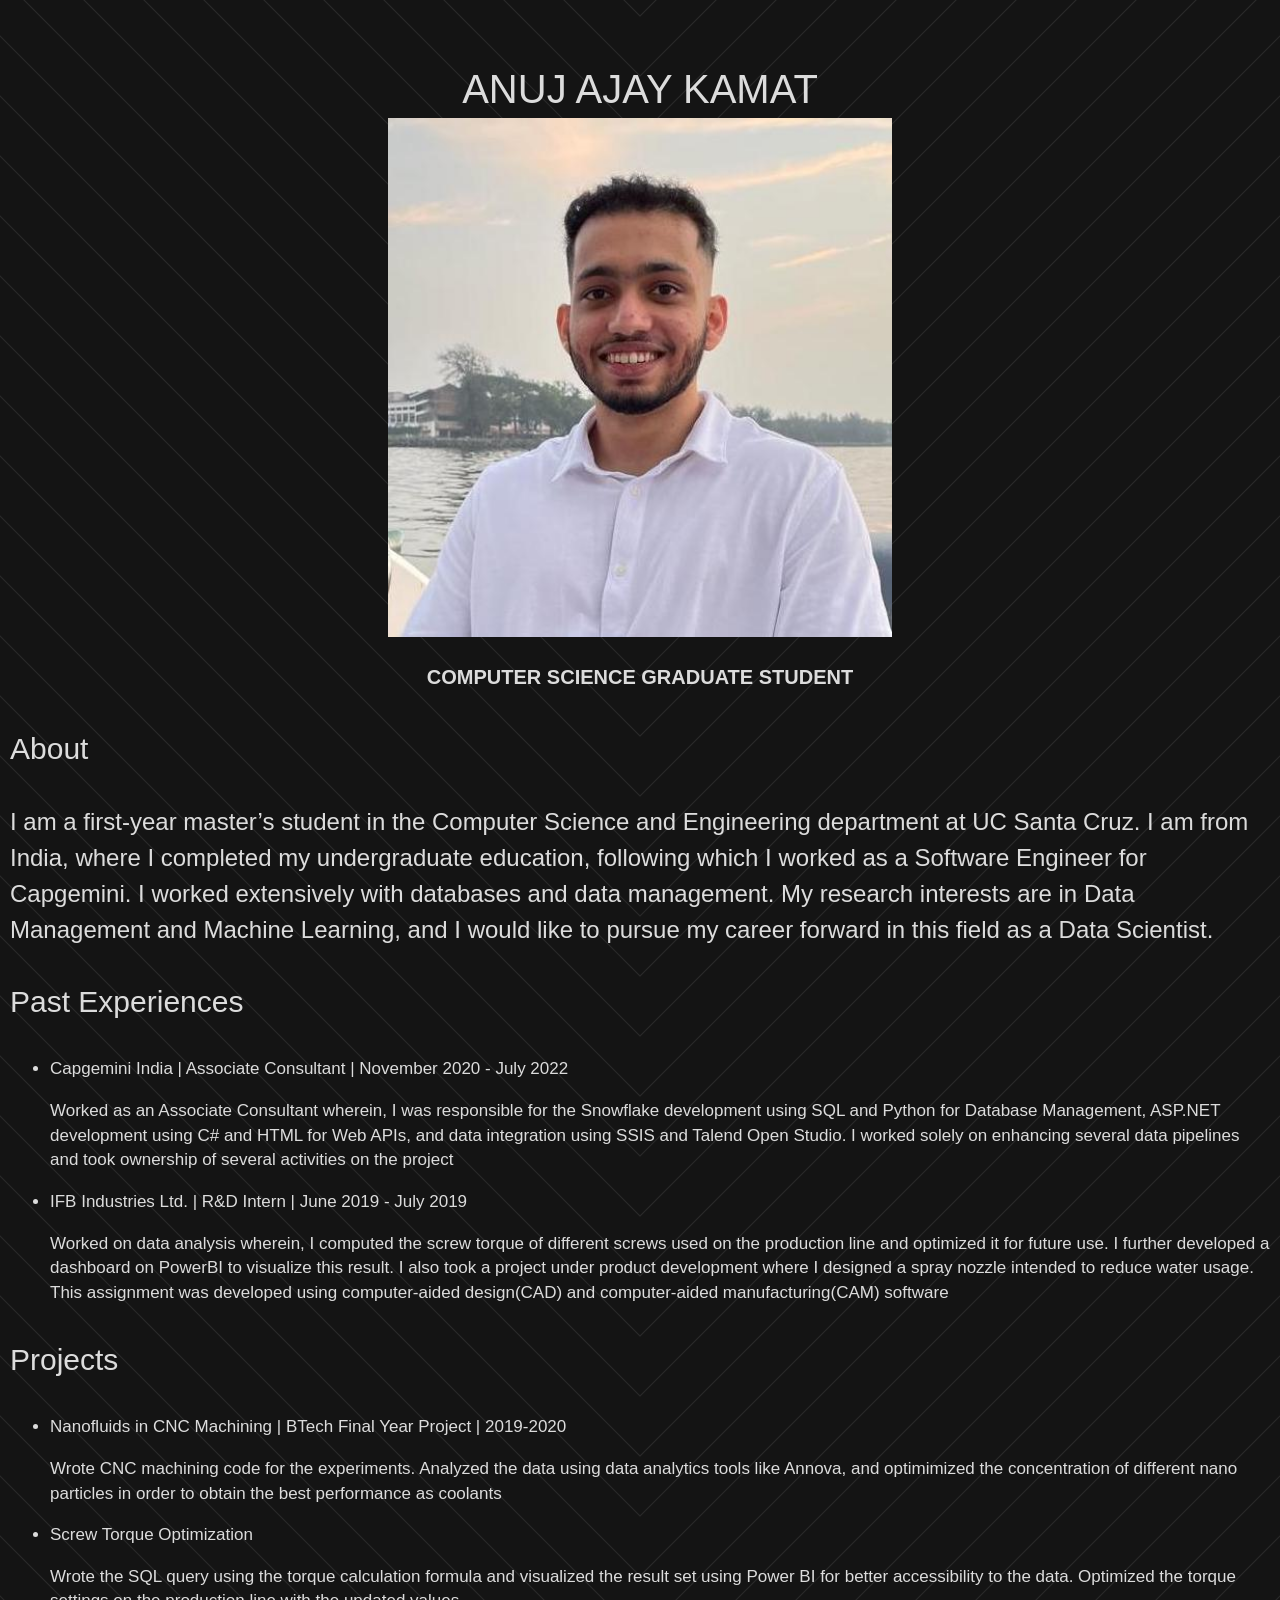
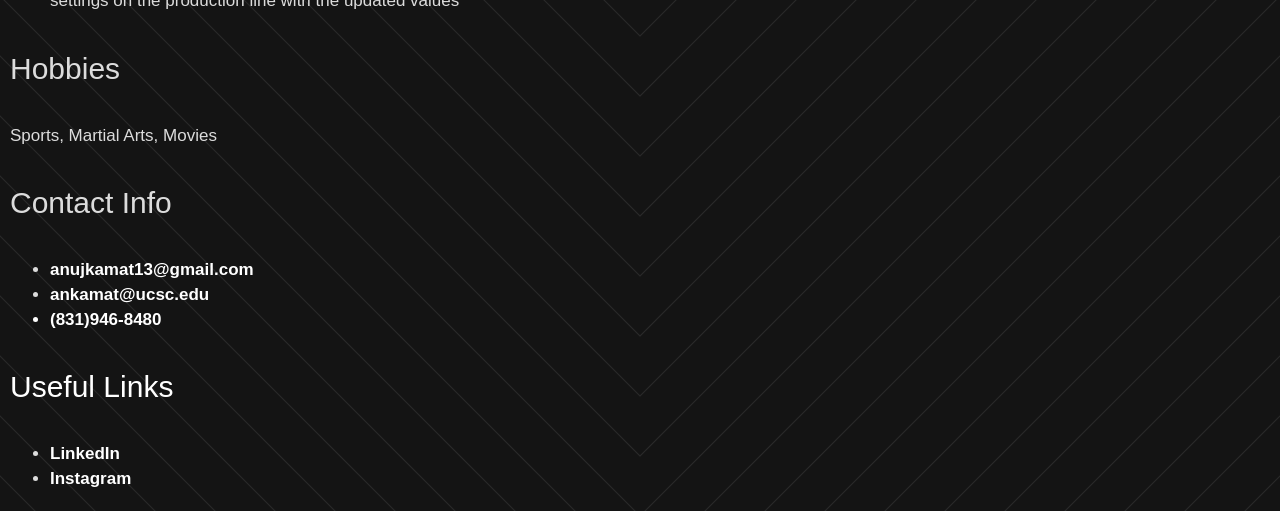
==== index.html @ ce3bd218 "Initial commit" ====
<!DOCTYPE html PUBLIC "-//W3C//DTD HTML 4.01//EN">
<html>
<head>
  <style type="text/css">
   body{
      background-color: #141414;
      background-image:url('[data-uri]');

        margin:0; padding:0;
        overflow-x:hidden;
        height:100%;
        font-family: 'Lato', Helvetica, arial, sans-serif;
        font-weight: 300;
        font-size: 20px;
        line-height: 1.45;
        color: #eee;
        color: rgba(255,255,255,.85);
    }
  </style>
</head>


<div id="container">
  <div id="content">
    <div id="about">
      <h1>
        <div class="left">
          <h1 class="name">Anuj Ajay Kamat</h1>
          <img class="center" src="profile.JPG" width="200"/>
          <h4 class="subtitle">Computer Science Graduate Student</h4>
        </div>
      </h1>
      <style type="text/css">
      #container {
          padding-top: 50px;
      }
      #content {
          /*max-width: 43em;*/
          padding:10px;
          /*margin: 0 auto;*/
      }
      .center {
          display: block;
          margin-left: auto;
          margin-right: auto;
          width: 40%;
          height: auto;
          text-align: center;
        }
        h1 {
            font-weight: 100;
            text-transform: uppercase;
            margin: 0;
            text-align: center;
        }
      </style>
      <h2 class= "subtitle"> About </h2>
      <h3 style='clear:both' class="subhead">
        I am a first-year master’s student in the Computer Science and Engineering department at UC Santa Cruz. I am from India, where I completed my undergraduate education, following which I worked as a Software Engineer for Capgemini. I worked extensively with databases and data management. My research interests are in Data Management and Machine Learning, and I would like to pursue my career forward in this field as a Data Scientist.
      </h3>
      <style type="text/css">
      h2 {
        font-size: 3em;
        font-weight: 400;
        line-height: 2;
      }
      h3 {
          font-size: 2.4em;
          font-weight: 300;
          line-height: 1.5;
      }
      </style>
      <h2 class= "subtitle"> Past Experiences </h2>
      <ul>
        <li>Capgemini India | Associate Consultant | November 2020 - July 2022</li>
        <p>Worked as an Associate Consultant wherein, I was
          responsible for the Snowflake development using SQL and
          Python for Database Management, ASP.NET development using
          C# and HTML for Web APIs, and data integration using SSIS
          and Talend Open Studio. I worked solely on enhancing several
          data pipelines and took ownership of several activities on the project</p>
        <li>IFB Industries Ltd. | R&D Intern | June 2019 - July 2019</li>
        <p> Worked on data analysis wherein, I
          computed the screw torque of different screws used on the production line and optimized it for
          future use. I further developed a dashboard on PowerBI to visualize this result.
          I also took a project under product development where I designed a
          spray nozzle intended to reduce water usage. This assignment was
          developed using computer-aided design(CAD) and computer-aided
          manufacturing(CAM) software</p>
      </ul>


      <h2 class= "subtitle"> Projects </h2>
      <ul>
        <li>Nanofluids in CNC Machining | BTech Final Year Project | 2019-2020</li>
        <p>Wrote CNC machining code for the experiments. Analyzed the data using
          data analytics tools like Annova, and optimimized the concentration of different
          nano particles in order to obtain the best performance as coolants</p>
        <li>Screw Torque Optimization</li>
        <p> Wrote the SQL query using the torque calculation formula and visualized the result set using Power BI for better accessibility to the data.
          Optimized the torque settings on the production line with the updated values</p>
      </ul>
      <h2 class = "subtitle"> Hobbies</h2>
      <p>Sports, Martial Arts, Movies</p>
      <h2 class = "subtitle">Contact Info</h2>
      <ul>
        <li><a href = "anujkamat13@gmail.com"> anujkamat13@gmail.com</li>
        <li><a href = "ankamat@ucsc.edu"> ankamat@ucsc.edu</li>
        <li>(831)946-8480</li>
      </ul>
      <h2 class = "subtitle">Useful Links</h2>
      <ul>
        <li><a href = "https://www.linkedin.com/in/anuj-kamat-93272218a"> LinkedIn </li>
        <li><a href = "https://www.instagram.com/anuj_kamat_/?hl=en"> Instagram </li>
      </ul>

      <style type="text/css">
        p, li {
            font-size: 1.7em;
        }
        a {
            font-weight: 700;
            text-decoration: none;
            color: #fff;
        }
        a:hover {
            text-decoration: underline;
        }
        p#pleft {
            max-width:50%;
            float:left;
        }
        p#pright {
            max-width:20em;
            float:left;
        }
        ul {
            clear:both;
        }
        html { font-size: 62.5%; }
        body { font-size: 1em;}
      </style>
    </div>
  </div>
</div>
</html>
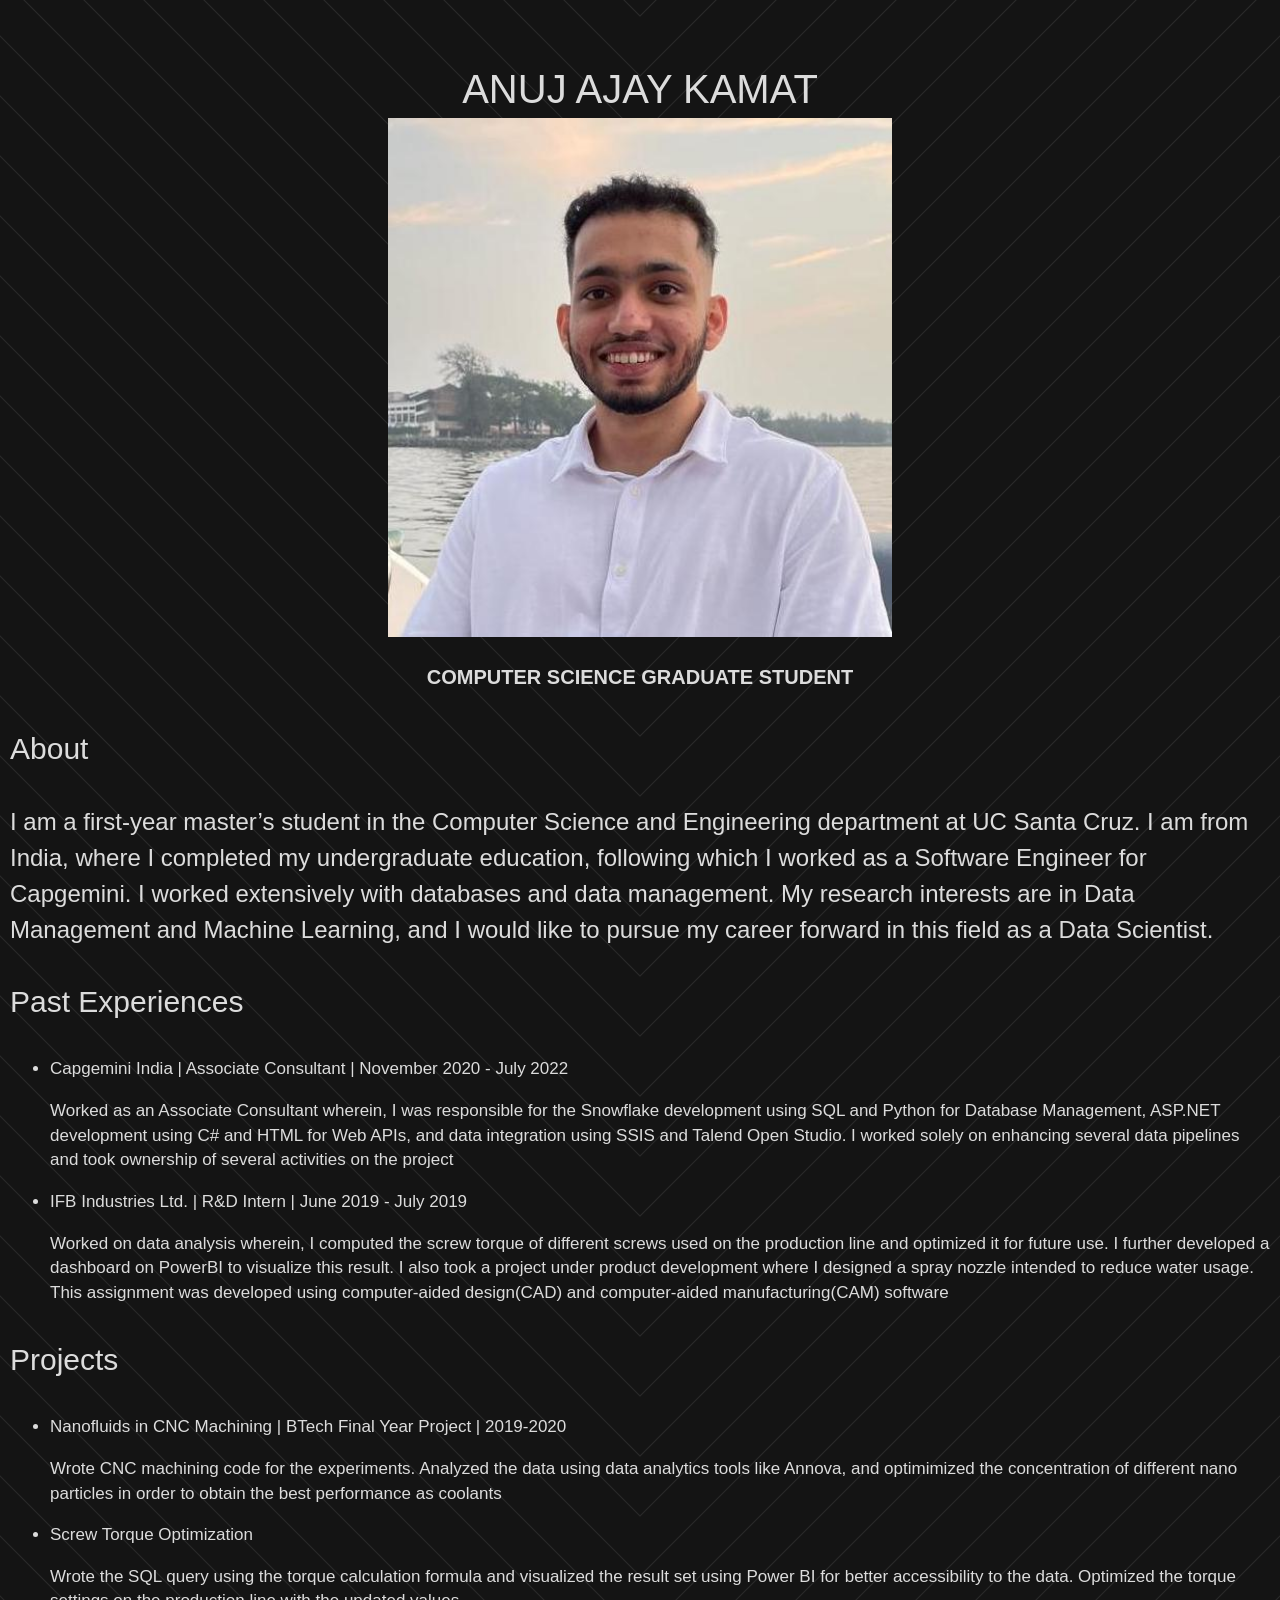
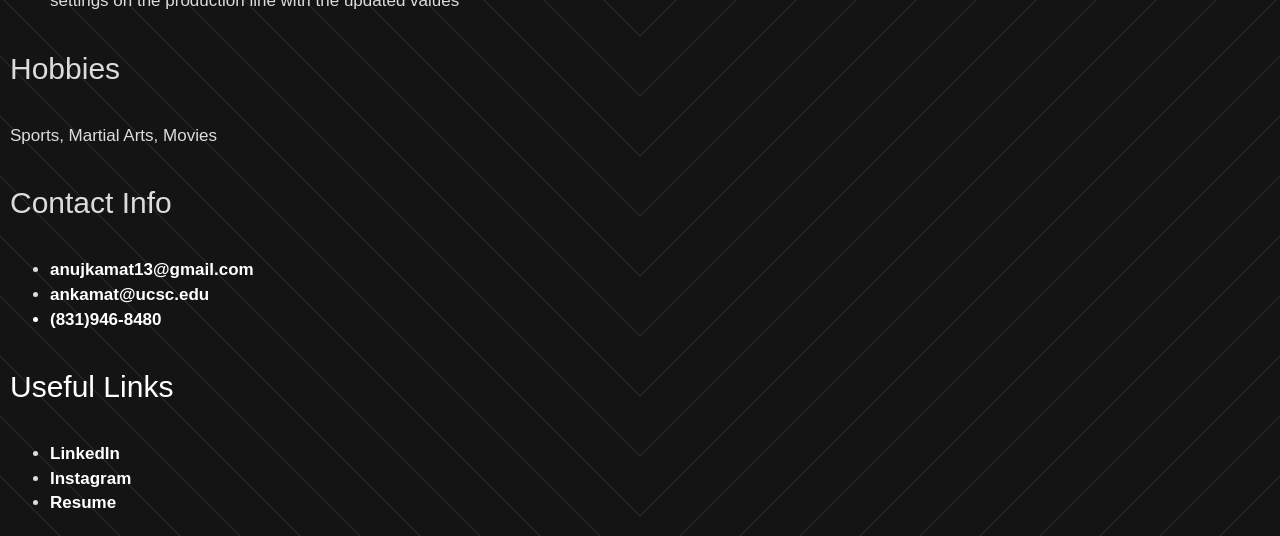
==== commit 7cef4a05: "Update index.html" ====
--- a/index.html
+++ b/index.html
@@ -112,6 +112,7 @@
       <ul>
         <li><a href = "https://www.linkedin.com/in/anuj-kamat-93272218a"> LinkedIn </li>
         <li><a href = "https://www.instagram.com/anuj_kamat_/?hl=en"> Instagram </li>
+        <li><a href = "https://anujkamat01.github.io/Resume_Anuj_Ajay_Kamat.pdf"> Resume </li>  
       </ul>
 
       <style type="text/css">
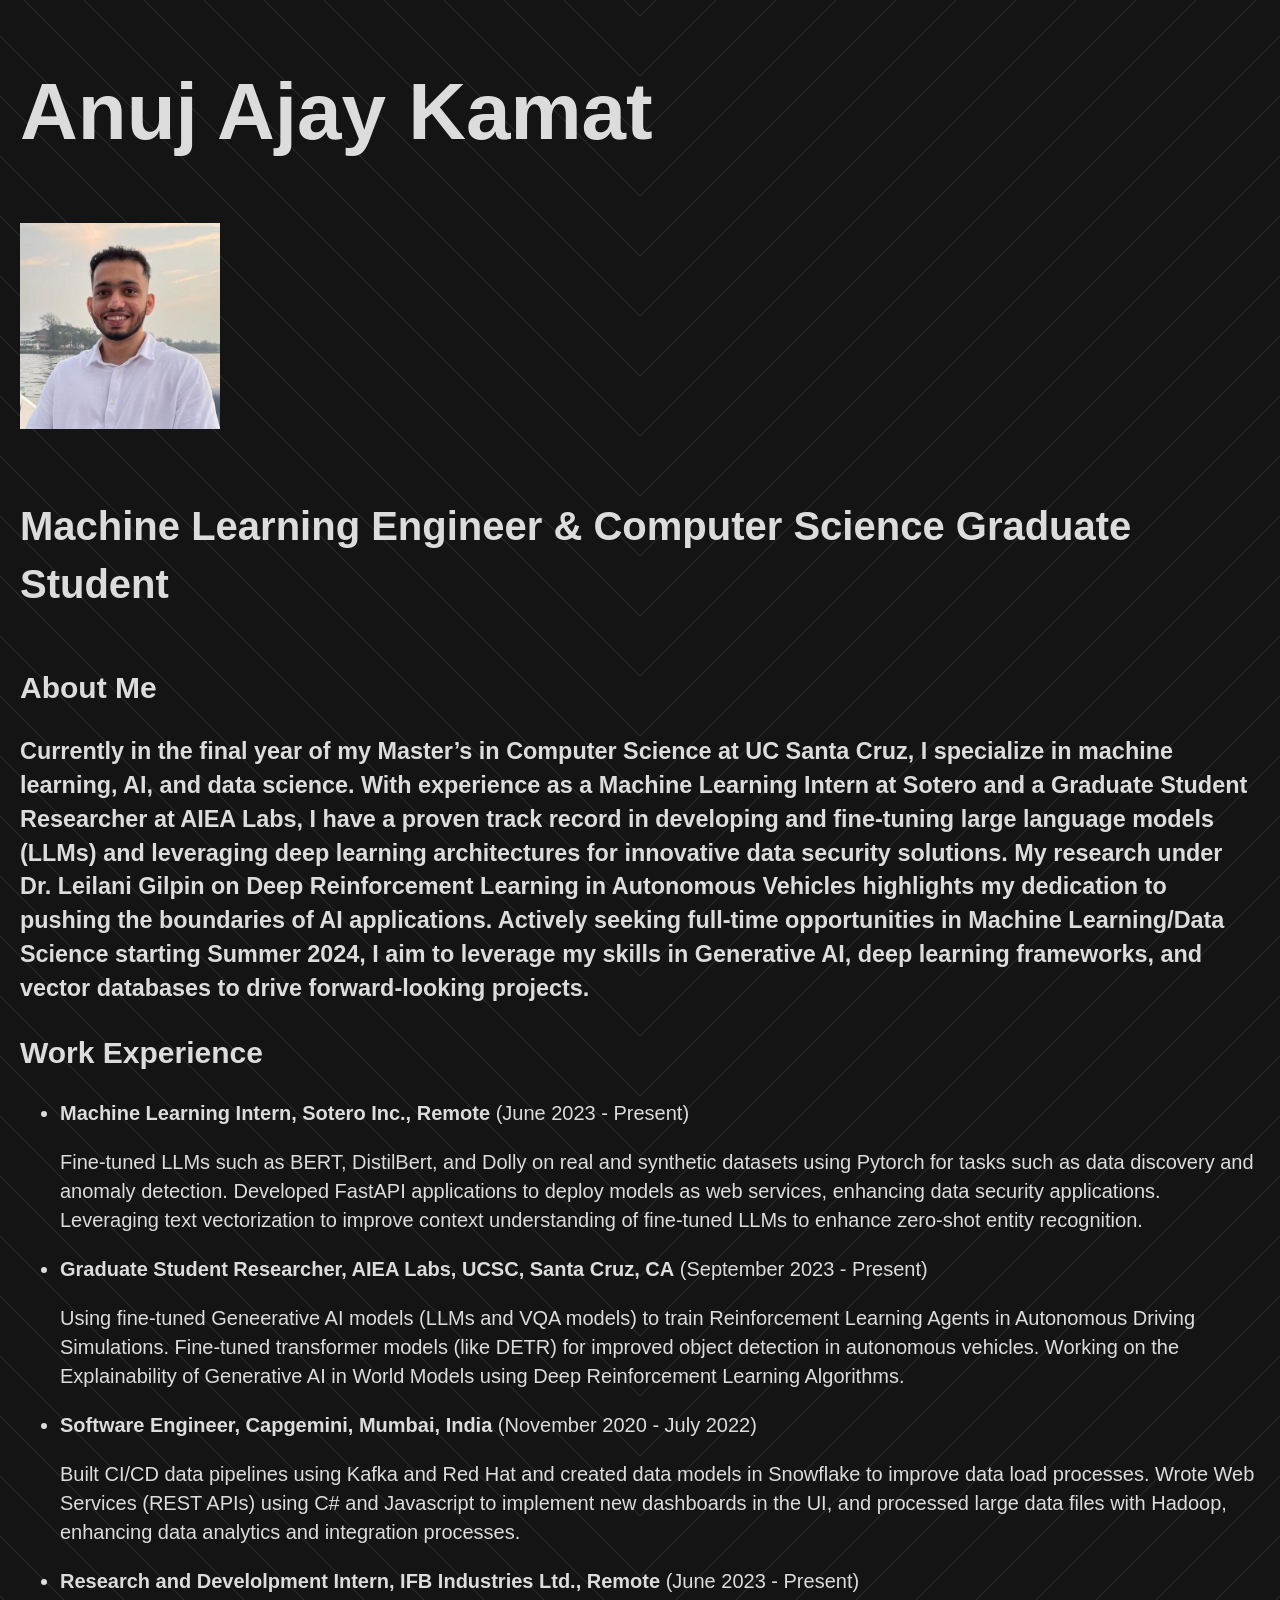
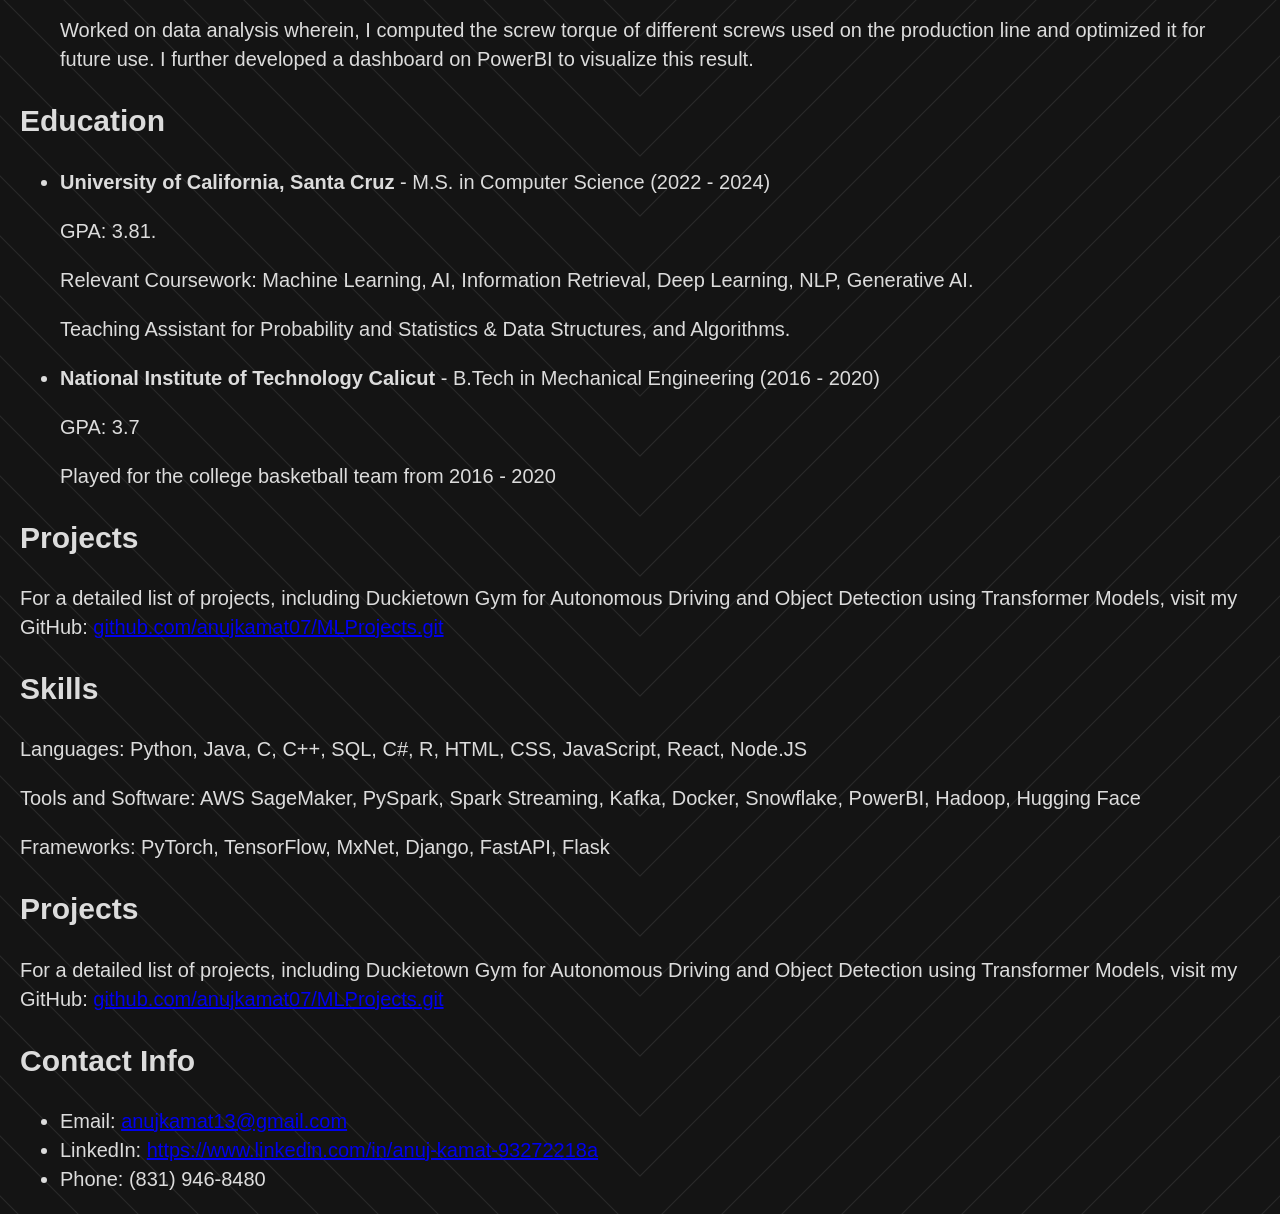
==== commit a9e695be: "Update index.html" ====
--- a/index.html
+++ b/index.html
@@ -2,24 +2,22 @@
 <html>
 <head>
   <style type="text/css">
-   body{
+    body{
       background-color: #141414;
       background-image:url('[data-uri]');
-
-        margin:0; padding:0;
-        overflow-x:hidden;
-        height:100%;
-        font-family: 'Lato', Helvetica, arial, sans-serif;
-        font-weight: 300;
-        font-size: 20px;
-        line-height: 1.45;
-        color: #eee;
-        color: rgba(255,255,255,.85);
+      margin:20px; padding:0;
+      overflow-x:hidden;
+      height:100%;
+      font-family: 'Lato', Helvetica, arial, sans-serif;
+      font-weight: 300;
+      font-size: 20px;
+      line-height: 1.45;
+      color: #eee;
+      color: rgba(255,255,255,.85);
     }
   </style>
 </head>
-
-
+<body>
 <div id="container">
   <div id="content">
     <div id="about">
@@ -27,121 +25,53 @@
         <div class="left">
           <h1 class="name">Anuj Ajay Kamat</h1>
           <img class="center" src="profile.JPG" width="200"/>
-          <h4 class="subtitle">Computer Science Graduate Student</h4>
+          <h4 class="subtitle">Machine Learning Engineer & Computer Science Graduate Student</h4>
         </div>
       </h1>
-      <style type="text/css">
-      #container {
-          padding-top: 50px;
-      }
-      #content {
-          /*max-width: 43em;*/
-          padding:10px;
-          /*margin: 0 auto;*/
-      }
-      .center {
-          display: block;
-          margin-left: auto;
-          margin-right: auto;
-          width: 40%;
-          height: auto;
-          text-align: center;
-        }
-        h1 {
-            font-weight: 100;
-            text-transform: uppercase;
-            margin: 0;
-            text-align: center;
-        }
-      </style>
-      <h2 class= "subtitle"> About </h2>
+      <h2 class= "subtitle"> About Me </h2>
       <h3 style='clear:both' class="subhead">
-        I am a first-year master’s student in the Computer Science and Engineering department at UC Santa Cruz. I am from India, where I completed my undergraduate education, following which I worked as a Software Engineer for Capgemini. I worked extensively with databases and data management. My research interests are in Data Management and Machine Learning, and I would like to pursue my career forward in this field as a Data Scientist.
+        Currently in the final year of my Master’s in Computer Science at UC Santa Cruz, I specialize in machine learning, AI, and data science. With experience as a Machine Learning Intern at Sotero and a Graduate Student Researcher at AIEA Labs, I have a proven track record in developing and fine-tuning large language models (LLMs) and leveraging deep learning architectures for innovative data security solutions. My research under Dr. Leilani Gilpin on Deep Reinforcement Learning in Autonomous Vehicles highlights my dedication to pushing the boundaries of AI applications. Actively seeking full-time opportunities in Machine Learning/Data Science starting Summer 2024, I aim to leverage my skills in Generative AI, deep learning frameworks, and vector databases to drive forward-looking projects.
       </h3>
-      <style type="text/css">
-      h2 {
-        font-size: 3em;
-        font-weight: 400;
-        line-height: 2;
-      }
-      h3 {
-          font-size: 2.4em;
-          font-weight: 300;
-          line-height: 1.5;
-      }
-      </style>
-      <h2 class= "subtitle"> Past Experiences </h2>
+      <h2 class= "subtitle"> Work Experience </h2>
       <ul>
-        <li>Capgemini India | Associate Consultant | November 2020 - July 2022</li>
-        <p>Worked as an Associate Consultant wherein, I was
-          responsible for the Snowflake development using SQL and
-          Python for Database Management, ASP.NET development using
-          C# and HTML for Web APIs, and data integration using SSIS
-          and Talend Open Studio. I worked solely on enhancing several
-          data pipelines and took ownership of several activities on the project</p>
-        <li>IFB Industries Ltd. | R&D Intern | June 2019 - July 2019</li>
-        <p> Worked on data analysis wherein, I
-          computed the screw torque of different screws used on the production line and optimized it for
-          future use. I further developed a dashboard on PowerBI to visualize this result.
-          I also took a project under product development where I designed a
-          spray nozzle intended to reduce water usage. This assignment was
-          developed using computer-aided design(CAD) and computer-aided
-          manufacturing(CAM) software</p>
+        <li><strong>Machine Learning Intern, Sotero Inc., Remote</strong> (June 2023 - Present)</li>
+        <p>Fine-tuned LLMs such as BERT, DistilBert, and Dolly on real and synthetic datasets using Pytorch for tasks such as data discovery and anomaly detection. Developed FastAPI applications to deploy models as web services, enhancing data security applications. Leveraging text vectorization to improve context understanding of fine-tuned LLMs to enhance zero-shot entity recognition.</p>
+        <li><strong>Graduate Student Researcher, AIEA Labs, UCSC, Santa Cruz, CA</strong> (September 2023 - Present)</li>
+        <p>Using fine-tuned Geneerative AI models (LLMs and VQA models) to train Reinforcement Learning Agents in Autonomous Driving Simulations. Fine-tuned transformer models (like DETR) for improved object detection in autonomous vehicles. Working on the Explainability of Generative AI in World Models using Deep Reinforcement Learning Algorithms.</p>
+        <li><strong>Software Engineer, Capgemini, Mumbai, India</strong> (November 2020 - July 2022)</li>
+        <p>Built CI/CD data pipelines using Kafka and Red Hat and created data models in Snowflake to improve data load processes. Wrote Web Services (REST APIs) using C# and Javascript to implement new dashboards in the UI, and processed large data files with Hadoop, enhancing data analytics and integration processes.</p>
+        <li><strong>Research and Develolpment Intern, IFB Industries Ltd., Remote</strong> (June 2023 - Present)</li>
+        <p>Worked on data analysis wherein, I computed the screw torque of different screws used on the production line and optimized it for future use. I further developed a dashboard on PowerBI to visualize this result.</p>
       </ul>
-
-
+      <h2 class= "subtitle"> Education </h2>
+      <ul>
+        <li><strong>University of California, Santa Cruz</strong> - M.S. in Computer Science (2022 - 2024)</li>
+        <p>GPA: 3.81.</p>
+        <p>Relevant Coursework: Machine Learning, AI, Information Retrieval, Deep Learning, NLP, Generative AI.</p>
+        <p>Teaching Assistant for Probability and Statistics & Data Structures, and Algorithms.</p>
+        <li><strong>National Institute of Technology Calicut</strong> - B.Tech in Mechanical Engineering (2016 - 2020)</li>
+        <p>GPA: 3.7</p>
+        <p>Played for the college basketball team from 2016 - 2020</p>
+      </ul>
       <h2 class= "subtitle"> Projects </h2>
+      <u>
+        
+      </u>
+      <p>For a detailed list of projects, including Duckietown Gym for Autonomous Driving and Object Detection using Transformer Models, visit my GitHub: <a href="https://github.com/anujkamat07/MLProjects.git">github.com/anujkamat07/MLProjects.git</a></p>
+      <h2 class= "subtitle"> Skills </h2>
+      <p>Languages: Python, Java, C, C++, SQL, C#, R, HTML, CSS, JavaScript, React, Node.JS</p>
+      <p>Tools and Software: AWS SageMaker, PySpark, Spark Streaming, Kafka, Docker, Snowflake, PowerBI, Hadoop, Hugging Face</p>
+      <p>Frameworks: PyTorch, TensorFlow, MxNet, Django, FastAPI, Flask</p>
+      <h2 class= "subtitle"> Projects </h2>
+      <p>For a detailed list of projects, including Duckietown Gym for Autonomous Driving and Object Detection using Transformer Models, visit my GitHub: <a href="https://github.com/anujkamat07/MLProjects.git">github.com/anujkamat07/MLProjects.git</a></p>
+      <h2 class= "subtitle"> Contact Info </h2>
       <ul>
-        <li>Nanofluids in CNC Machining | BTech Final Year Project | 2019-2020</li>
-        <p>Wrote CNC machining code for the experiments. Analyzed the data using
-          data analytics tools like Annova, and optimimized the concentration of different
-          nano particles in order to obtain the best performance as coolants</p>
-        <li>Screw Torque Optimization</li>
-        <p> Wrote the SQL query using the torque calculation formula and visualized the result set using Power BI for better accessibility to the data.
-          Optimized the torque settings on the production line with the updated values</p>
+        <li>Email: <a href="mailto:anujkamat13@gmail.com">anujkamat13@gmail.com</a></li>
+        <li>LinkedIn: <a href="https://www.linkedin.com/in/anuj-kamat-93272218a">https://www.linkedin.com/in/anuj-kamat-93272218a</a></li>
+        <li>Phone: (831) 946-8480</li>
       </ul>
-      <h2 class = "subtitle"> Hobbies</h2>
-      <p>Sports, Martial Arts, Movies</p>
-      <h2 class = "subtitle">Contact Info</h2>
-      <ul>
-        <li><a href = "anujkamat13@gmail.com"> anujkamat13@gmail.com</li>
-        <li><a href = "ankamat@ucsc.edu"> ankamat@ucsc.edu</li>
-        <li>(831)946-8480</li>
-      </ul>
-      <h2 class = "subtitle">Useful Links</h2>
-      <ul>
-        <li><a href = "https://www.linkedin.com/in/anuj-kamat-93272218a"> LinkedIn </li>
-        <li><a href = "https://www.instagram.com/anuj_kamat_/?hl=en"> Instagram </li>
-        <li><a href = "https://anujkamat01.github.io/Resume_Anuj_Ajay_Kamat.pdf"> Resume </li>  
-      </ul>
-
-      <style type="text/css">
-        p, li {
-            font-size: 1.7em;
-        }
-        a {
-            font-weight: 700;
-            text-decoration: none;
-            color: #fff;
-        }
-        a:hover {
-            text-decoration: underline;
-        }
-        p#pleft {
-            max-width:50%;
-            float:left;
-        }
-        p#pright {
-            max-width:20em;
-            float:left;
-        }
-        ul {
-            clear:both;
-        }
-        html { font-size: 62.5%; }
-        body { font-size: 1em;}
-      </style>
     </div>
   </div>
 </div>
+</body>
 </html>
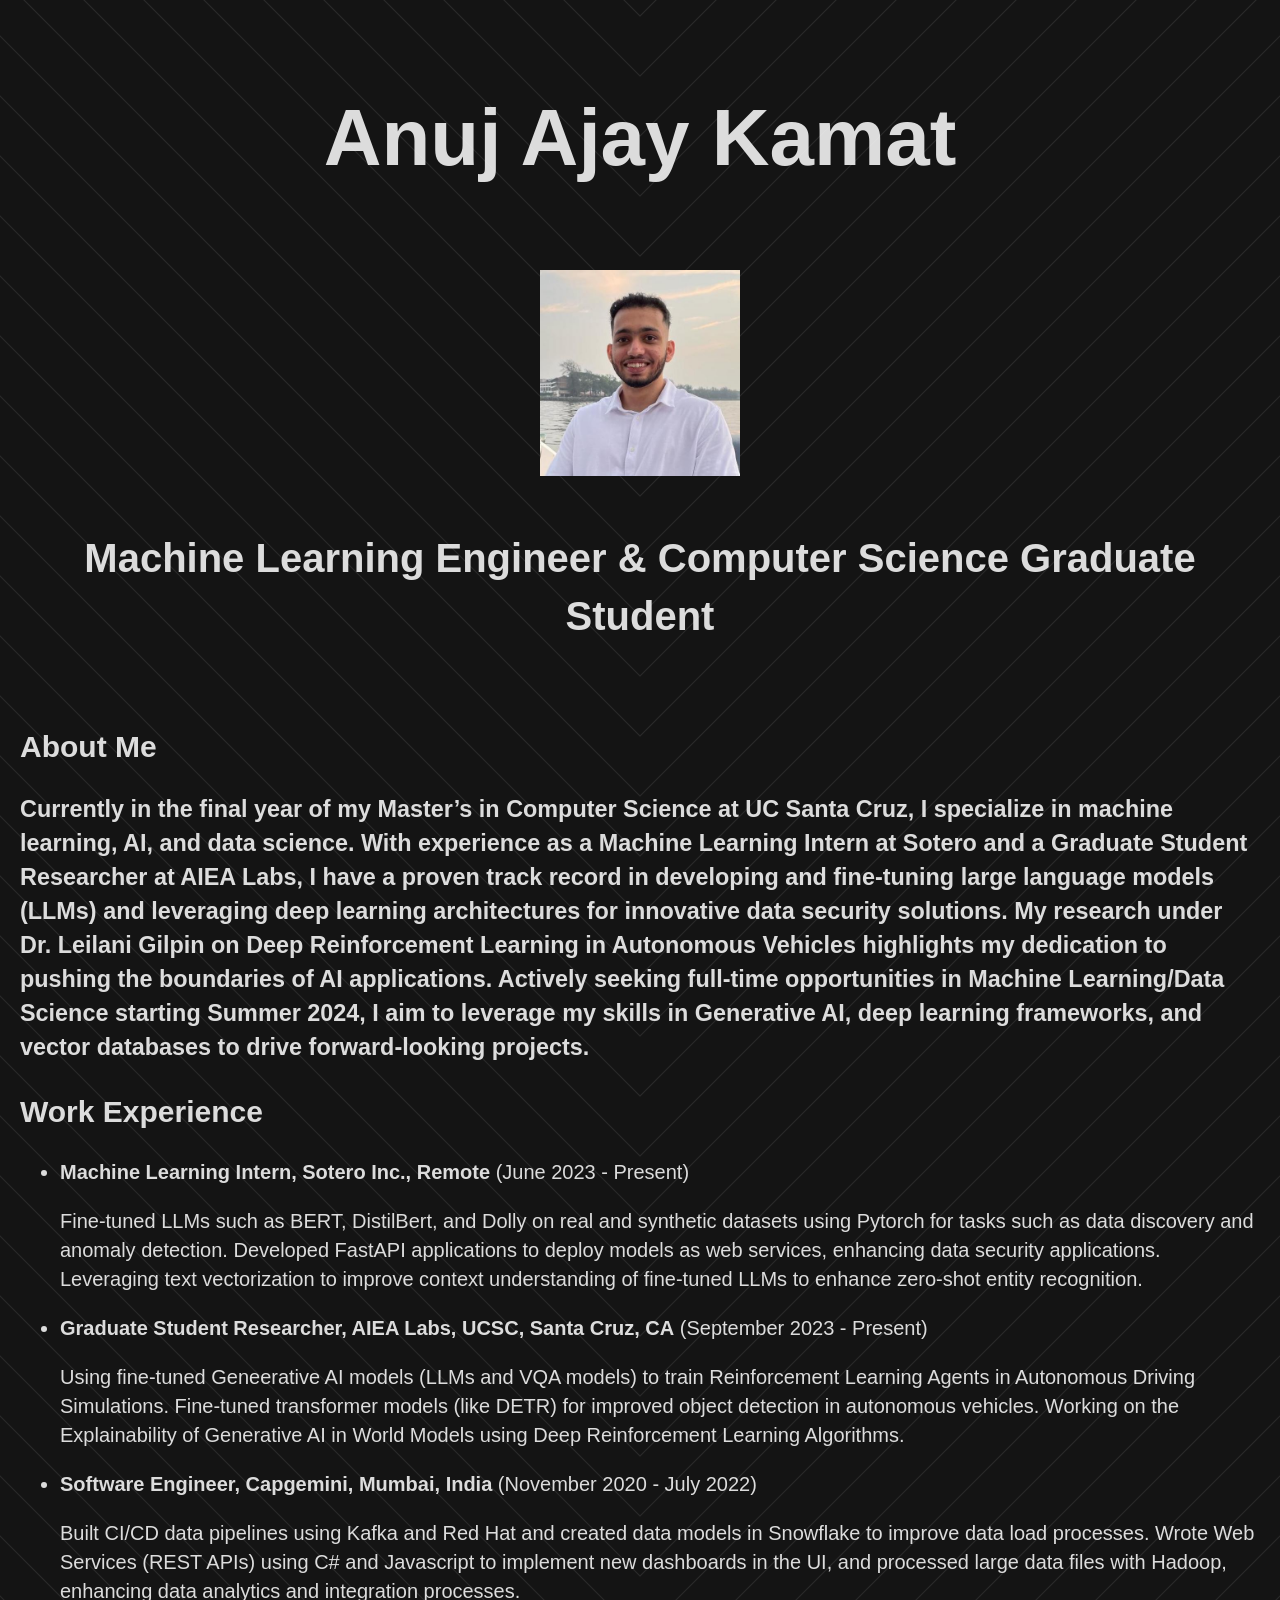
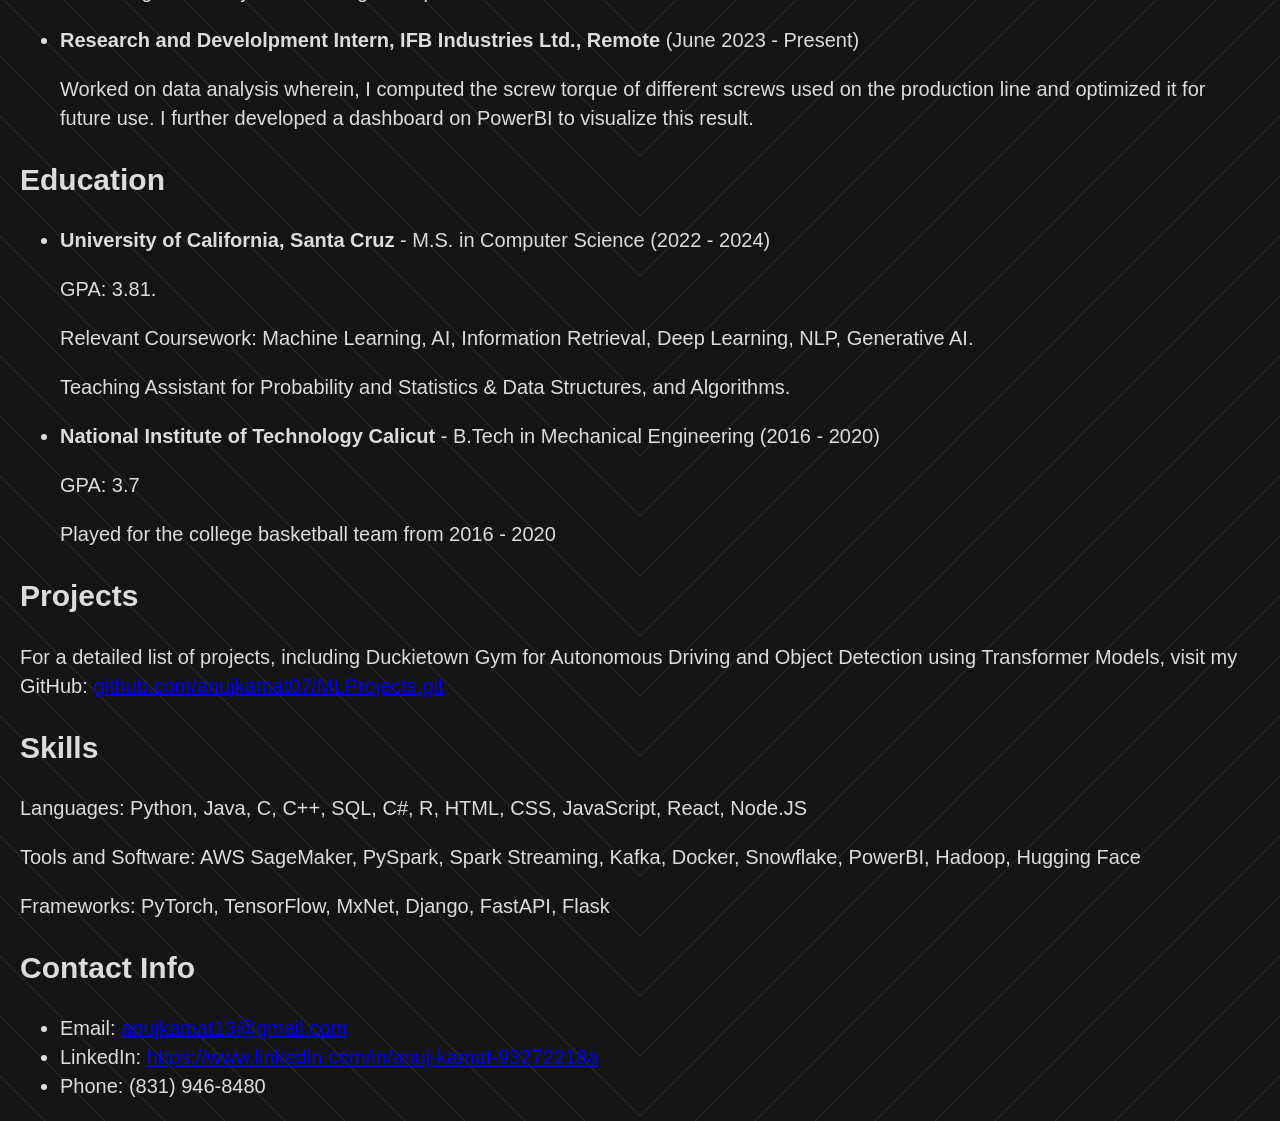
==== commit 1c6ac52b: "Update index.html" ====
--- a/index.html
+++ b/index.html
@@ -15,6 +15,16 @@
       color: #eee;
       color: rgba(255,255,255,.85);
     }
+    /* Centering styles */
+    .center-content {
+      display: flex;
+      flex-direction: column;
+      align-items: center;
+      text-align: center;
+    }
+    .center-content img {
+      margin-top: 20px;
+    }
   </style>
 </head>
 <body>
@@ -22,7 +32,7 @@
   <div id="content">
     <div id="about">
       <h1>
-        <div class="left">
+        <div class="center-content">
           <h1 class="name">Anuj Ajay Kamat</h1>
           <img class="center" src="profile.JPG" width="200"/>
           <h4 class="subtitle">Machine Learning Engineer & Computer Science Graduate Student</h4>
@@ -54,16 +64,12 @@
         <p>Played for the college basketball team from 2016 - 2020</p>
       </ul>
       <h2 class= "subtitle"> Projects </h2>
-      <u>
-        
-      </u>
+      <u></u>
       <p>For a detailed list of projects, including Duckietown Gym for Autonomous Driving and Object Detection using Transformer Models, visit my GitHub: <a href="https://github.com/anujkamat07/MLProjects.git">github.com/anujkamat07/MLProjects.git</a></p>
       <h2 class= "subtitle"> Skills </h2>
       <p>Languages: Python, Java, C, C++, SQL, C#, R, HTML, CSS, JavaScript, React, Node.JS</p>
       <p>Tools and Software: AWS SageMaker, PySpark, Spark Streaming, Kafka, Docker, Snowflake, PowerBI, Hadoop, Hugging Face</p>
       <p>Frameworks: PyTorch, TensorFlow, MxNet, Django, FastAPI, Flask</p>
-      <h2 class= "subtitle"> Projects </h2>
-      <p>For a detailed list of projects, including Duckietown Gym for Autonomous Driving and Object Detection using Transformer Models, visit my GitHub: <a href="https://github.com/anujkamat07/MLProjects.git">github.com/anujkamat07/MLProjects.git</a></p>
       <h2 class= "subtitle"> Contact Info </h2>
       <ul>
         <li>Email: <a href="mailto:anujkamat13@gmail.com">anujkamat13@gmail.com</a></li>
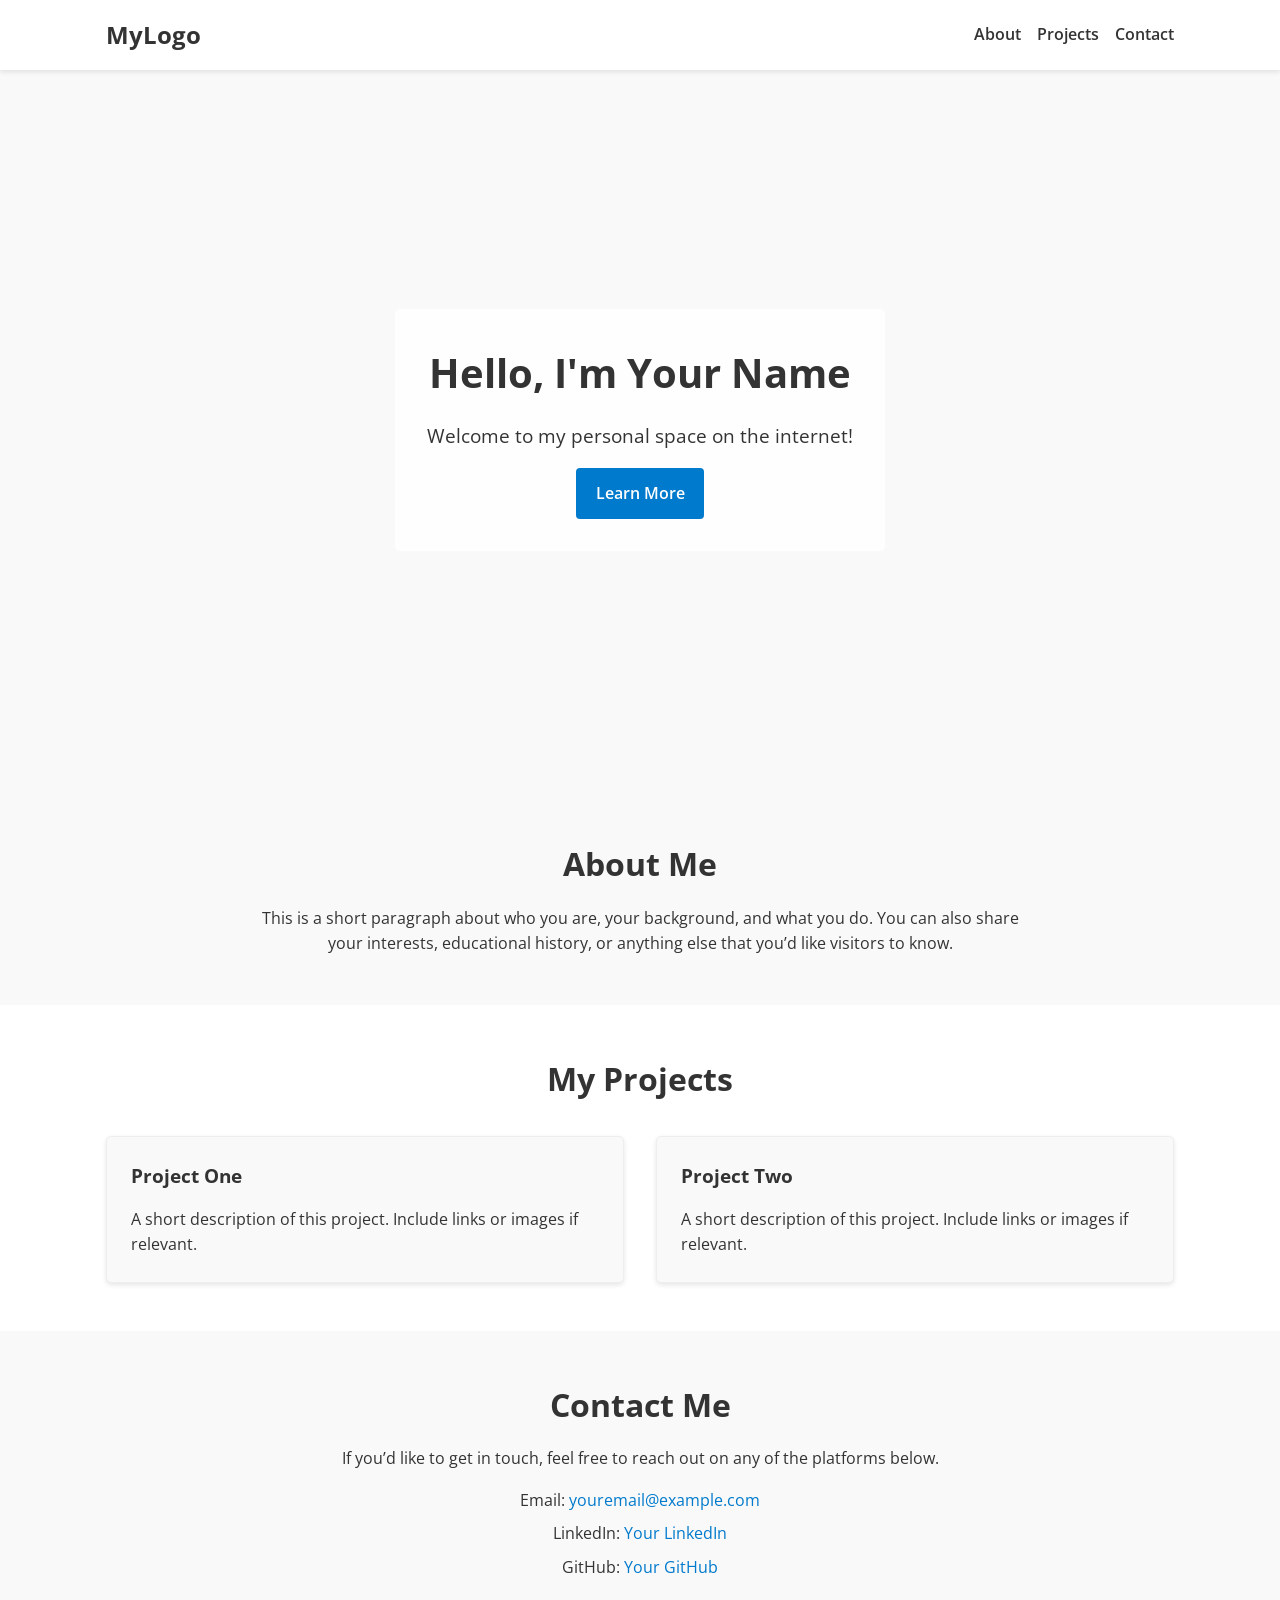
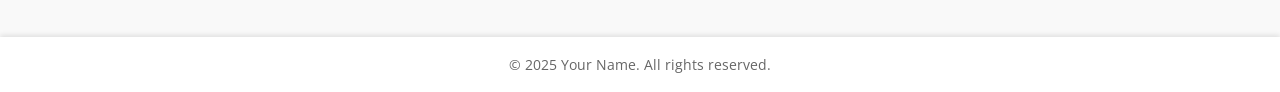
==== commit a941ae5c: "Draft1" ====
--- a/index.html
+++ b/index.html
@@ -1,83 +1,91 @@
-<!DOCTYPE html PUBLIC "-//W3C//DTD HTML 4.01//EN">
-<html>
+<!DOCTYPE html>
+<html lang="en">
 <head>
-  <style type="text/css">
-    body{
-      background-color: #141414;
-      background-image:url('[data-uri]');
-      margin:20px; padding:0;
-      overflow-x:hidden;
-      height:100%;
-      font-family: 'Lato', Helvetica, arial, sans-serif;
-      font-weight: 300;
-      font-size: 20px;
-      line-height: 1.45;
-      color: #eee;
-      color: rgba(255,255,255,.85);
-    }
-    /* Centering styles */
-    .center-content {
-      display: flex;
-      flex-direction: column;
-      align-items: center;
-      text-align: center;
-    }
-    .center-content img {
-      margin-top: 20px;
-    }
-  </style>
+  <meta charset="UTF-8" />
+  <meta name="viewport" content="width=device-width, initial-scale=1.0" />
+  <title>My Personal Website</title>
+  <!-- Link to CSS -->
+  <link rel="stylesheet" href="style.css" />
+  <!-- Google Fonts (optional) -->
+  <link rel="preconnect" href="https://fonts.googleapis.com">
+  <link
+    href="https://fonts.googleapis.com/css2?family=Open+Sans:wght@400;700&display=swap"
+    rel="stylesheet"
+  >
 </head>
 <body>
-<div id="container">
-  <div id="content">
-    <div id="about">
-      <h1>
-        <div class="center-content">
-          <h1 class="name">Anuj Ajay Kamat</h1>
-          <img class="center" src="profile.JPG" width="200"/>
-          <h4 class="subtitle">Machine Learning Engineer & Computer Science Graduate Student</h4>
-        </div>
-      </h1>
-      <h2 class= "subtitle"> About Me </h2>
-      <h3 style='clear:both' class="subhead">
-        Currently in the final year of my Master’s in Computer Science at UC Santa Cruz, I specialize in machine learning, AI, and data science. With experience as a Machine Learning Intern at Sotero and a Graduate Student Researcher at AIEA Labs, I have a proven track record in developing and fine-tuning large language models (LLMs) and leveraging deep learning architectures for innovative data security solutions. My research under Dr. Leilani Gilpin on Deep Reinforcement Learning in Autonomous Vehicles highlights my dedication to pushing the boundaries of AI applications. Actively seeking full-time opportunities in Machine Learning/Data Science starting Summer 2024, I aim to leverage my skills in Generative AI, deep learning frameworks, and vector databases to drive forward-looking projects.
-      </h3>
-      <h2 class= "subtitle"> Work Experience </h2>
-      <ul>
-        <li><strong>Machine Learning Intern, Sotero Inc., Remote</strong> (June 2023 - Present)</li>
-        <p>Fine-tuned LLMs such as BERT, DistilBert, and Dolly on real and synthetic datasets using Pytorch for tasks such as data discovery and anomaly detection. Developed FastAPI applications to deploy models as web services, enhancing data security applications. Leveraging text vectorization to improve context understanding of fine-tuned LLMs to enhance zero-shot entity recognition.</p>
-        <li><strong>Graduate Student Researcher, AIEA Labs, UCSC, Santa Cruz, CA</strong> (September 2023 - Present)</li>
-        <p>Using fine-tuned Geneerative AI models (LLMs and VQA models) to train Reinforcement Learning Agents in Autonomous Driving Simulations. Fine-tuned transformer models (like DETR) for improved object detection in autonomous vehicles. Working on the Explainability of Generative AI in World Models using Deep Reinforcement Learning Algorithms.</p>
-        <li><strong>Software Engineer, Capgemini, Mumbai, India</strong> (November 2020 - July 2022)</li>
-        <p>Built CI/CD data pipelines using Kafka and Red Hat and created data models in Snowflake to improve data load processes. Wrote Web Services (REST APIs) using C# and Javascript to implement new dashboards in the UI, and processed large data files with Hadoop, enhancing data analytics and integration processes.</p>
-        <li><strong>Research and Develolpment Intern, IFB Industries Ltd., Remote</strong> (June 2023 - Present)</li>
-        <p>Worked on data analysis wherein, I computed the screw torque of different screws used on the production line and optimized it for future use. I further developed a dashboard on PowerBI to visualize this result.</p>
+
+  <!-- Header / Navigation -->
+  <header class="site-header">
+    <nav class="navbar">
+      <a href="#" class="logo">MyLogo</a>
+      <ul class="nav-links">
+        <li><a href="#about">About</a></li>
+        <li><a href="#projects">Projects</a></li>
+        <li><a href="#contact">Contact</a></li>
       </ul>
-      <h2 class= "subtitle"> Education </h2>
-      <ul>
-        <li><strong>University of California, Santa Cruz</strong> - M.S. in Computer Science (2022 - 2024)</li>
-        <p>GPA: 3.81.</p>
-        <p>Relevant Coursework: Machine Learning, AI, Information Retrieval, Deep Learning, NLP, Generative AI.</p>
-        <p>Teaching Assistant for Probability and Statistics & Data Structures, and Algorithms.</p>
-        <li><strong>National Institute of Technology Calicut</strong> - B.Tech in Mechanical Engineering (2016 - 2020)</li>
-        <p>GPA: 3.7</p>
-        <p>Played for the college basketball team from 2016 - 2020</p>
-      </ul>
-      <h2 class= "subtitle"> Projects </h2>
-      <u></u>
-      <p>For a detailed list of projects, including Duckietown Gym for Autonomous Driving and Object Detection using Transformer Models, visit my GitHub: <a href="https://github.com/anujkamat07/MLProjects.git">github.com/anujkamat07/MLProjects.git</a></p>
-      <h2 class= "subtitle"> Skills </h2>
-      <p>Languages: Python, Java, C, C++, SQL, C#, R, HTML, CSS, JavaScript, React, Node.JS</p>
-      <p>Tools and Software: AWS SageMaker, PySpark, Spark Streaming, Kafka, Docker, Snowflake, PowerBI, Hadoop, Hugging Face</p>
-      <p>Frameworks: PyTorch, TensorFlow, MxNet, Django, FastAPI, Flask</p>
-      <h2 class= "subtitle"> Contact Info </h2>
-      <ul>
-        <li>Email: <a href="mailto:anujkamat13@gmail.com">anujkamat13@gmail.com</a></li>
-        <li>LinkedIn: <a href="https://www.linkedin.com/in/anuj-kamat-93272218a">https://www.linkedin.com/in/anuj-kamat-93272218a</a></li>
-        <li>Phone: (831) 946-8480</li>
-      </ul>
+    </nav>
+  </header>
+
+  <!-- Hero Section -->
+  <section class="hero">
+    <div class="hero-content">
+      <h1>Hello, I'm Your Name</h1>
+      <p>Welcome to my personal space on the internet!</p>
+      <a class="btn" href="#about">Learn More</a>
     </div>
-  </div>
-</div>
+  </section>
+
+  <!-- About Section -->
+  <section class="about-section" id="about">
+    <h2>About Me</h2>
+    <p>
+      This is a short paragraph about who you are, your background, and what you do.
+      You can also share your interests, educational history, or anything else that
+      you’d like visitors to know.
+    </p>
+  </section>
+
+  <!-- Projects Section -->
+  <section class="projects-section" id="projects">
+    <h2>My Projects</h2>
+    <div class="projects-grid">
+      <!-- Project Item -->
+      <div class="project-card">
+        <h3>Project One</h3>
+        <p>
+          A short description of this project. Include links or images if relevant.
+        </p>
+      </div>
+      <!-- Project Item -->
+      <div class="project-card">
+        <h3>Project Two</h3>
+        <p>
+          A short description of this project. Include links or images if relevant.
+        </p>
+      </div>
+      <!-- Add more projects as needed -->
+    </div>
+  </section>
+
+  <!-- Contact Section -->
+  <section class="contact-section" id="contact">
+    <h2>Contact Me</h2>
+    <p>
+      If you’d like to get in touch, feel free to reach out on any of the platforms below.
+    </p>
+    <ul class="contact-list">
+      <li>Email: <a href="mailto:youremail@example.com">youremail@example.com</a></li>
+      <li>LinkedIn: <a href="https://www.linkedin.com/in/yourprofile">Your LinkedIn</a></li>
+      <li>GitHub: <a href="https://github.com/yourgithub">Your GitHub</a></li>
+      <!-- Add more if desired -->
+    </ul>
+  </section>
+
+  <!-- Footer -->
+  <footer class="site-footer">
+    <p>&copy; 2025 Your Name. All rights reserved.</p>
+  </footer>
+
 </body>
 </html>
--- a/style.css
+++ b/style.css
@@ -0,0 +1,189 @@
+/* General Reset */
+* {
+    margin: 0;
+    padding: 0;
+    box-sizing: border-box;
+  }
+  
+  /* Body Style */
+  body {
+    font-family: 'Open Sans', sans-serif;
+    color: #333;
+    line-height: 1.6;
+    background-color: #f9f9f9;
+  }
+  
+  /* Header / Navigation */
+  .site-header {
+    background-color: #fff;
+    box-shadow: 0 2px 5px rgba(0, 0, 0, 0.1);
+  }
+  
+  .navbar {
+    max-width: 1100px;
+    margin: 0 auto;
+    padding: 1rem;
+    display: flex;
+    align-items: center;
+    justify-content: space-between;
+  }
+  
+  .navbar .logo {
+    font-size: 1.5rem;
+    font-weight: 700;
+    color: #333;
+    text-decoration: none;
+  }
+  
+  .nav-links {
+    list-style: none;
+    display: flex;
+  }
+  
+  .nav-links li {
+    margin-left: 1rem;
+  }
+  
+  .nav-links a {
+    text-decoration: none;
+    color: #333;
+    font-weight: 600;
+    transition: color 0.3s;
+  }
+  
+  .nav-links a:hover {
+    color: #007acc;
+  }
+  
+  /* Hero Section */
+  .hero {
+    background: url('https://via.placeholder.com/1920x1080') center/cover no-repeat;
+    height: 80vh;
+    display: flex;
+    align-items: center;
+    justify-content: center;
+    text-align: center;
+  }
+  
+  .hero-content {
+    background-color: rgba(255, 255, 255, 0.8);
+    padding: 2rem;
+    border-radius: 5px;
+  }
+  
+  .hero h1 {
+    font-size: 2.5rem;
+    margin-bottom: 1rem;
+  }
+  
+  .hero p {
+    font-size: 1.2rem;
+    margin-bottom: 1rem;
+  }
+  
+  .btn {
+    display: inline-block;
+    background-color: #007acc;
+    color: #fff;
+    padding: 0.8rem 1.2rem;
+    border-radius: 4px;
+    text-decoration: none;
+    font-weight: 600;
+    transition: background-color 0.3s;
+  }
+  
+  .btn:hover {
+    background-color: #005b99;
+  }
+  
+  /* About Section */
+  .about-section {
+    padding: 3rem 1rem;
+    max-width: 800px;
+    margin: 0 auto;
+    text-align: center;
+  }
+  
+  .about-section h2 {
+    font-size: 2rem;
+    margin-bottom: 1rem;
+  }
+  
+  /* Projects Section */
+  .projects-section {
+    padding: 3rem 1rem;
+    background-color: #fff;
+  }
+  
+  .projects-section h2 {
+    text-align: center;
+    margin-bottom: 2rem;
+    font-size: 2rem;
+  }
+  
+  .projects-grid {
+    display: grid;
+    grid-template-columns: repeat(auto-fit, minmax(250px, 1fr));
+    gap: 2rem;
+    max-width: 1100px;
+    margin: 0 auto;
+    padding: 0 1rem;
+  }
+  
+  .project-card {
+    background-color: #f9f9f9;
+    border: 1px solid #eee;
+    border-radius: 5px;
+    padding: 1.5rem;
+    box-shadow: 0 2px 5px rgba(0, 0, 0, 0.1);
+  }
+  
+  .project-card h3 {
+    margin-bottom: 1rem;
+  }
+  
+  /* Contact Section */
+  .contact-section {
+    padding: 3rem 1rem;
+    max-width: 800px;
+    margin: 0 auto;
+    text-align: center;
+  }
+  
+  .contact-section h2 {
+    font-size: 2rem;
+    margin-bottom: 1rem;
+  }
+  
+  .contact-list {
+    list-style: none;
+    margin-top: 1rem;
+  }
+  
+  .contact-list li {
+    margin-bottom: 0.5rem;
+  }
+  
+  .contact-list a {
+    color: #007acc;
+    text-decoration: none;
+  }
+  
+  .contact-list a:hover {
+    text-decoration: underline;
+  }
+  
+  /* Footer */
+  .site-footer {
+    text-align: center;
+    background-color: #fff;
+    padding: 1rem;
+    box-shadow: 0 -2px 5px rgba(0, 0, 0, 0.1);
+  }
+  
+  .site-footer p {
+    margin: 0;
+    font-size: 0.9rem;
+    color: #666;
+  }
+  
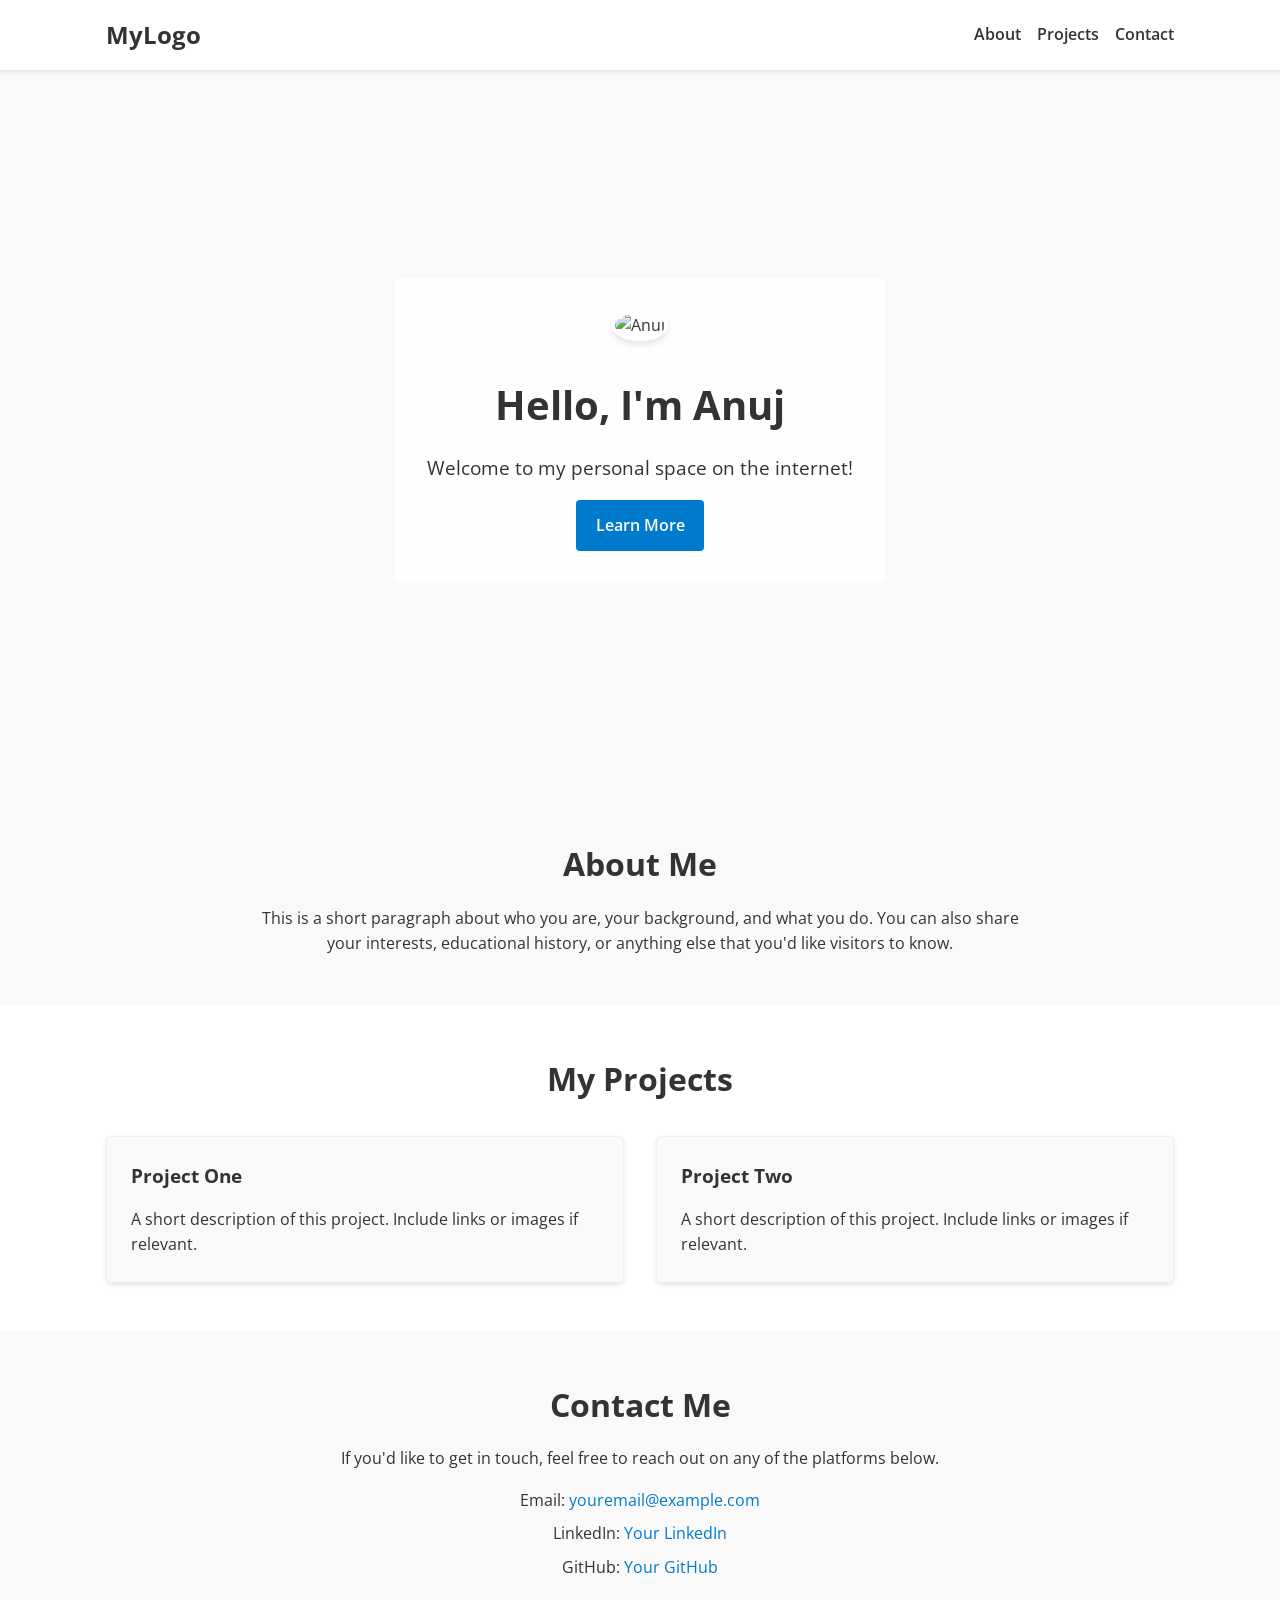
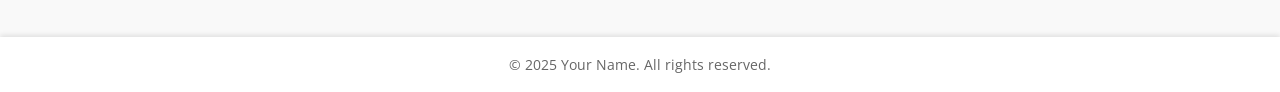
==== commit ca16f4bc: "Draft2" ====
--- a/index.html
+++ b/index.html
@@ -30,7 +30,8 @@
   <!-- Hero Section -->
   <section class="hero">
     <div class="hero-content">
-      <h1>Hello, I'm Your Name</h1>
+      <img src="images/profile.jpg" alt="Anuj" class="profile-photo">
+      <h1>Hello, I'm Anuj</h1>
       <p>Welcome to my personal space on the internet!</p>
       <a class="btn" href="#about">Learn More</a>
     </div>
@@ -42,7 +43,7 @@
     <p>
       This is a short paragraph about who you are, your background, and what you do.
       You can also share your interests, educational history, or anything else that
-      you’d like visitors to know.
+      you'd like visitors to know.
     </p>
   </section>
 
@@ -72,7 +73,7 @@
   <section class="contact-section" id="contact">
     <h2>Contact Me</h2>
     <p>
-      If you’d like to get in touch, feel free to reach out on any of the platforms below.
+      If you'd like to get in touch, feel free to reach out on any of the platforms below.
     </p>
     <ul class="contact-list">
       <li>Email: <a href="mailto:youremail@example.com">youremail@example.com</a></li>
--- a/style.css
+++ b/style.css
@@ -186,4 +186,14 @@
     font-size: 0.9rem;
     color: #666;
   }
+  
+  .profile-photo {
+    width: 200px;
+    height: 200px;
+    border-radius: 50%;
+    object-fit: cover;
+    margin-bottom: 2rem;
+    border: 3px solid #fff;
+    box-shadow: 0 4px 6px rgba(0, 0, 0, 0.1);
+  }
   
